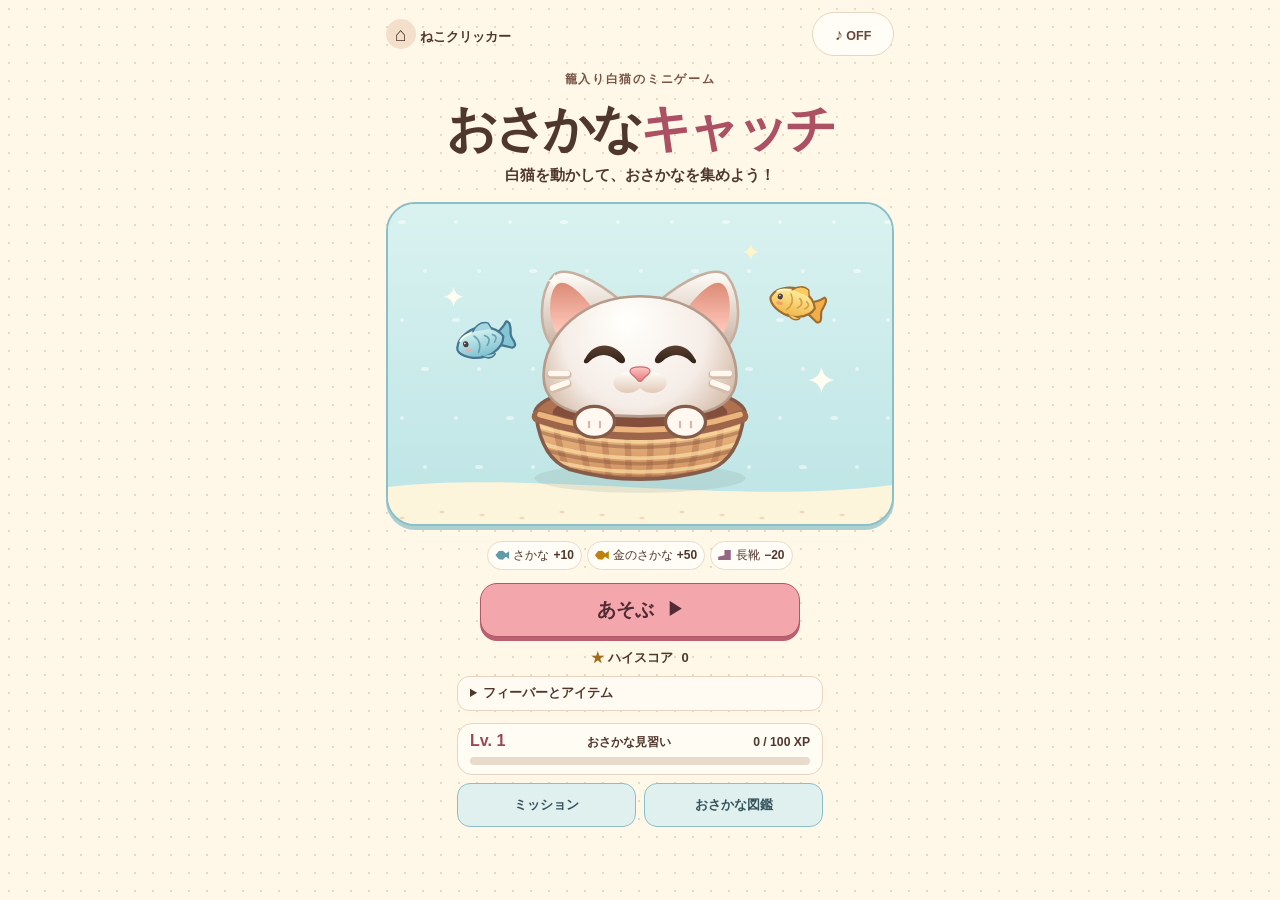
==== game/white-basket/index.html @ b76286cc "Add fever time and power-ups in Osakana Catch 2.1" ====
<!doctype html>
<html lang="ja">
<head>
  <meta charset="utf-8">
  <meta name="viewport" content="width=device-width, initial-scale=1, viewport-fit=cover">
  <meta name="theme-color" content="#fff8e9">
  <title>おさかなキャッチ｜ねこクリッカー</title>
  <link rel="stylesheet" href="./style.css">
  <script src="./cat-face.js" defer></script>
  <script src="./fish-data.js" defer></script>
  <script src="./achievements.js" defer></script>
  <script src="./progress.js" defer></script>
  <script src="./collection.js" defer></script>
  <script src="./power-ups.js" defer></script>
  <script src="./game.js" defer></script>
</head>
<body>
  <main class="app">
    <header class="toolbar">
      <a href="../../" class="home"><span class="home-icon" aria-hidden="true">⌂</span> ねこクリッカー</a>
      <button id="sound" class="sound" type="button" aria-label="効果音" aria-pressed="false"><span aria-hidden="true">♪</span> <span id="sound-state" aria-hidden="true">OFF</span></button>
    </header>
    <section id="title" class="title">
      <p class="eyebrow">籠入り白猫のミニゲーム</p>
      <h1>おさかな<span>キャッチ</span></h1>
      <p class="intro">白猫を動かして、おさかなを集めよう！</p>
    </section>
    <div id="field" class="field">
      <canvas id="scene" aria-label="籠に入った白猫とおさかな"></canvas>
      <div id="hud" class="hud" hidden>
        <div><span>スコア</span><strong id="score">0</strong></div>
        <div><span>のこり</span><strong id="time">30</strong><small> 秒</small></div>
      </div>
      <div id="power-hud" class="power-hud" hidden>
        <strong id="fever-chip" class="power-chip fever-chip" hidden></strong>
        <span id="magnet-chip" class="power-chip magnet-chip" hidden></span>
        <span id="guard-chip" class="power-chip guard-chip" hidden></span>
      </div>
      <p id="legend-toast" class="legend-toast" role="status" hidden>でんせつの金魚をキャッチ！</p>
      <p id="mission-toast" class="mission-toast" role="status" hidden></p>
      <section id="result" class="result" aria-labelledby="result-title" hidden>
        <div id="confetti" class="confetti" aria-hidden="true"></div>
        <div class="result-card">
          <h2 id="result-title" tabindex="-1">おしまい！</h2>
          <p class="total">今回のスコア <strong id="final-score">0</strong></p>
          <p id="record-badge" class="record-badge" hidden>ハイスコア更新！</p>
          <dl>
            <div><dt>ハイスコア</dt><dd id="final-best">0</dd></div>
            <div><dt>キャッチした魚</dt><dd><span id="final-fish">0</span> 匹</dd></div>
          </dl>
          <dl class="round-progress">
            <div><dt>獲得XP</dt><dd id="earned-xp">—</dd></div>
            <div><dt><span id="discovery-badge" class="new-badge" hidden>NEW</span> 新しく発見した魚</dt><dd id="new-fish">—</dd></div>
            <div><dt>解除した実績</dt><dd id="new-missions">—</dd></div>
          </dl>
          <p id="level-up" class="level-up" role="status" hidden></p>
          <p id="save-warning" class="save-warning" role="status" hidden>進捗を保存できませんでした。このページを開いたまま次のプレイを終えると再試行します。</p>
          <button id="replay" class="primary" type="button">もういっかい <span aria-hidden="true">↻</span></button>
          <button id="return-title" class="secondary result-back" type="button">タイトルへ戻る</button>
        </div>
      </section>
    </div>
    <section id="menu" class="menu">
      <div class="legend" aria-label="得点">
        <span><i class="fish-mark" aria-hidden="true"></i>さかな <b>+10</b></span>
        <span><i class="fish-mark gold" aria-hidden="true"></i>金のさかな <b>+50</b></span>
        <span><i class="boot-mark" aria-hidden="true"></i>長靴 <b>−20</b></span>
      </div>
      <button id="start" class="primary" type="button">あそぶ <span aria-hidden="true">▶</span></button>
      <p class="best"><span aria-hidden="true">★</span> ハイスコア <strong id="best">0</strong></p>
      <details class="power-guide">
        <summary>フィーバーとアイテム</summary>
        <ul>
          <li>10コンボごとに5秒間、魚の得点が2倍（1プレイ2回まで）</li>
          <li>時計　残り時間 +5秒（1プレイ1回まで）</li>
          <li>磁石　3秒間、近くの魚を引き寄せる</li>
          <li>星　5秒間、長靴の減点とコンボ切断を防ぐ</li>
        </ul>
      </details>
      <div class="profile">
        <div class="progress-row"><strong id="level">Lv. 1</strong><span id="rank"></span><small id="xp-label"></small></div>
        <progress id="xp-bar" aria-label="次のレベルまでの経験値" max="100" value="0"></progress>
      </div>
      <nav class="progress-actions" aria-label="やり込み">
        <button id="show-missions" class="secondary" type="button">ミッション</button>
        <button id="show-collection" class="secondary" type="button">おさかな図鑑</button>
      </nav>
    </section>
    <dialog id="progress-dialog" class="progress-dialog" aria-labelledby="progress-dialog-title">
      <header>
        <button id="back-to-title" class="secondary" type="button" autofocus>← 戻る</button>
        <h2 id="progress-dialog-title"></h2>
        <p id="progress-dialog-summary"></p>
      </header>
      <ul id="progress-list"></ul>
    </dialog>
    <p id="instruction" class="instruction" hidden>左右になぞる・マウスを動かす・← → キー</p>
    <noscript>遊ぶにはブラウザの JavaScript を有効にしてください。</noscript>
  </main>
</body>
</html>
---- game/white-basket/style.css ----
* { box-sizing: border-box; }
[hidden] { display: none !important; }
:root {
  color: #50372e;
  background: #fff8e9;
  font-family: "Hiragino Maru Gothic ProN", "Yu Gothic", Meiryo, sans-serif;
}
body {
  margin: 0;
  min-height: 100vh;
  background-image: radial-gradient(#e8d9bf 1px, transparent 1px);
  background-size: 18px 18px;
}
button, a { -webkit-tap-highlight-color: transparent; }
button { font: inherit; cursor: pointer; }
a { color: inherit; text-decoration: none; }
:focus-visible { outline: 3px solid #366b83; outline-offset: 4px; }
.app {
  width: min(100%, 540px);
  margin-inline: auto;
  padding: max(12px, env(safe-area-inset-top)) 16px max(16px, env(safe-area-inset-bottom));
}
.toolbar { display: flex; align-items: center; justify-content: space-between; gap: 10px; }
.home { font-size: .82rem; font-weight: 800; }
.home-icon { display: inline-grid; place-items: center; background: #f4dfcb; width: 30px; height: 30px; border-radius: 50%; font-size: 1.22rem; }
.sound {
  border: 1px solid #e9d6c0;
  min-width: 82px;
  min-height: 44px;
  border-radius: 999px;
  background: #fffdf6;
  color: #65463a;
  font-size: .78rem;
  font-weight: 900;
}
.sound[aria-pressed="true"] { background: #d9eef1; border-color: #a9ced6; }
.sound span:first-child { font-size: 1.02rem; }
.title { text-align: center; margin-block: 15px 17px; }
.eyebrow { font-size: .75rem; letter-spacing: .14em; font-weight: 850; color: #795445; }
h1 {
  margin: 4px 0 7px;
  font-size: clamp(29px, 8.8vw, 51px);
  font-weight: 1000;
  letter-spacing: -.07em;
  line-height: 1.15;
}
h1 span { color: #ab5163; }
.intro { margin: 0; font-size: clamp(.72rem, 3.3vw, .94rem); font-weight: 700; }
.field {
  isolation: isolate;
  position: relative;
  height: clamp(215px, 42vh, 365px);
  height: clamp(215px, 42svh, 365px);
  overflow: hidden;
  border: 2px solid #8bbfc7;
  border-radius: 29px;
  background: #d9f0ef;
  box-shadow: 0 4px 0 #acd0d0;
}
canvas { display: block; width: 100%; height: 100%; }
.menu { text-align: center; }
.legend {
  margin: 15px 0 13px;
  display: flex;
  justify-content: center;
  gap: 5px;
  flex-wrap: wrap;
}
.legend span {
  display: inline-flex;
  align-items: center;
  gap: 4px;
  border: 1px solid #ebdac5;
  background: #fffdf6;
  border-radius: 999px;
  padding: 5px 7px;
  font-size: clamp(.61rem, 2.65vw, .75rem);
  white-space: nowrap;
}
.fish-mark, .boot-mark { display: inline-block; width: 14px; height: 11px; background: #609ba9; }
.fish-mark { clip-path: polygon(0 50%, 24% 12%, 53% 9%, 74% 35%, 100% 12%, 100% 88%, 74% 65%, 53% 91%, 24% 88%); }
.gold { background: #bd820e; }
.boot-mark { background: #956584; clip-path: polygon(45% 0, 90% 0, 90% 95%, 0 95%, 0 65%, 45% 52%); }
.primary {
  display: inline-flex;
  justify-content: center;
  align-items: center;
  gap: 13px;
  min-height: 54px;
  width: min(100%, 320px);
  border: 1px solid #b15766;
  border-radius: 17px;
  padding: 8px 15px;
  background: #f4a6ad;
  color: #502b33;
  font-size: 1.2rem;
  font-weight: 900;
  box-shadow: 0 4px 0 #b96170;
}
.primary:hover { background: #f7b7bd; }
.primary:active { transform: translateY(2px); box-shadow: 0 2px 0 #b96170; }
.primary span { font-size: .87em; }
.best, .instruction { margin: 13px 0 0; font-size: .81rem; font-weight: 750; text-align: center; }
.best span { color: #a26b1c; }
.best strong { margin-left: 5px; }
body.playing { position: fixed; inset: 0; overflow: hidden; overscroll-behavior: none; touch-action: none; }
.playing .field, .finished .field {
  margin-top: 10px;
  height: min(690px, calc(100vh - 112px));
  height: min(690px, calc(100dvh - 112px - env(safe-area-inset-top) - env(safe-area-inset-bottom)));
}
.playing canvas { touch-action: none; user-select: none; -webkit-user-select: none; }
.hud {
  position: absolute;
  inset: 10px 10px auto;
  display: flex;
  justify-content: space-between;
  pointer-events: none;
}
.hud div {
  padding: 6px 10px;
  min-width: 83px;
  border-radius: 13px;
  background: #fffdf2;
  border: 1px solid #a9cbd0;
  text-align: center;
  font-weight: 800;
}
.hud span { display: block; font-size: .7rem; }
.hud strong { font-size: 1.32rem; font-variant-numeric: tabular-nums; }
.result { position: absolute; inset: 0; display: grid; align-items: safe center; justify-items: center; padding: 12px; overflow: auto; background: #d9efede0; }
.finished .field { min-height: 285px; }
.result-card { width: min(100%, 305px); padding: 13px 16px 19px; text-align: center; background: #fff9ee; border: 2px solid #d8b9a6; border-radius: 23px; box-shadow: 0 5px 0 #b9d3cf; }
.result h2 { margin: 0; font-size: 1.65rem; }
.total { margin: 2px 0 4px; font-weight: 800; }
.total strong { display: block; line-height: 1.15; font-size: 2.55rem; color: #a7485c; }
dl { margin: 5px 0 12px; }
dl div { display: flex; justify-content: space-between; gap: 10px; padding: 4px 2px; border-bottom: 1px dashed #e0cbbb; font-size: .86rem; }
dd { margin: 0; font-weight: 800; }
.portal { width: min(calc(100% - 32px), 540px); margin: 10vh auto; border: 2px solid #e8d4bc; border-radius: 29px; padding: 35px 20px; text-align: center; background: #fffcf4; }
.portal p { line-height: 1.6; }
@media (max-height: 430px) and (orientation: landscape) {
  .playing .app { padding-block: 3px; }
  .playing .field { height: calc(100dvh - 76px); margin-top: 3px; }
  .playing .instruction { margin-top: 3px; }
}

body:not(.playing):not(.finished) .field {
  height: clamp(215px, 36vh, 345px);
  height: clamp(215px, 36svh, 345px);
}
.profile {
  width: min(100%, 366px);
  margin: 12px auto 8px;
  padding: 8px 12px 9px;
  border: 1px solid #e8d4bf;
  border-radius: 15px;
  background: #fffcf4;
  text-align: left;
}
.progress-row { display: flex; align-items: baseline; justify-content: space-between; flex-wrap: wrap; gap: 5px 8px; }
.profile strong { color: #984859; }
.profile span, .profile small { font-size: .76rem; font-weight: 750; }
progress {
  display: block;
  appearance: none;
  -webkit-appearance: none;
  width: 100%;
  height: 8px;
  margin-top: 6px;
  border: 0;
  border-radius: 999px;
  overflow: hidden;
  background: #e9dbcc;
  accent-color: #66a6b4;
}
progress::-webkit-progress-bar { background: #e9dbcc; }
progress::-webkit-progress-value { background: #66a6b4; border-radius: 999px; }
progress::-moz-progress-bar { background: #66a6b4; border-radius: 999px; }
.progress-actions {
  width: min(100%, 366px);
  margin-inline: auto;
  display: grid;
  grid-template-columns: repeat(2, minmax(0, 1fr));
  gap: 8px;
}
.secondary {
  min-height: 44px;
  padding: 6px 9px;
  border: 1px solid #8bbfc7;
  border-radius: 13px;
  color: #35535b;
  background: #e0f0ef;
  font-size: .83rem;
  font-weight: 850;
}
.secondary:hover { background: #cae7e8; }
.progress-dialog {
  width: min(calc(100% - 22px), 510px);
  max-height: 86vh;
  max-height: 86dvh;
  padding: 0 12px 14px;
  border: 2px solid #d8b9a6;
  border-radius: 23px;
  color: inherit;
  background: #fff8e9;
  overscroll-behavior: contain;
}
.progress-dialog::backdrop { background: #37291f79; }
.progress-dialog header {
  position: sticky;
  top: 0;
  padding: 10px 0;
  background: #fff8e9;
}
.progress-dialog h2 { margin: 6px 0 0; text-align: center; font-size: 1.35rem; }
.progress-dialog p { margin: 4px 0; font-size: .76rem; }
#progress-dialog-summary { text-align: center; font-weight: 800; }
.mission-list, .collection-grid { list-style: none; padding: 0; margin: 0; display: grid; gap: 8px; }
.collection-grid { grid-template-columns: repeat(2, minmax(0, 1fr)); }
.mission-card, .collection-card {
  min-width: 0;
  border: 1px solid #e8d4bf;
  border-radius: 14px;
  background: #fffcf5;
  padding: 9px;
}
.collection-card { text-align: center; overflow-wrap: anywhere; }
.collection-card canvas { height: auto; width: 100%; max-width: 145px; margin-inline: auto; }
.collection-card strong, .mission-card strong { font-size: .9rem; }
.badge, .fish-stars { color: #785210; font-weight: 900; }
.badge { border-radius: 999px; background: #ffedb2; padding: 2px 7px; font-size: .7rem; }
.mission-toast {
  position: absolute;
  inset: 77px 9px auto;
  max-width: 380px;
  margin: 0 auto;
  padding: 8px 10px;
  border: 1px solid #b98262;
  border-radius: 12px;
  background: #fff5d9;
  text-align: center;
  font-weight: 800;
  font-size: .77rem;
  pointer-events: none;
}
.round-progress dt { flex: 0 0 7.3rem; text-align: left; }
.round-progress dd { text-align: right; overflow-wrap: anywhere; }
.level-up, .save-warning { margin: 5px 0 10px; font-size: .79rem; }
.level-up {
  padding: 6px;
  border-radius: 9px;
  background: #ffedb2;
  color: #785210;
  font-weight: 900;
  animation: level-arrival .45s ease-out;
}
.primary:disabled { opacity: .65; cursor: wait; }

.result-back { display: block; width: 100%; margin-top: 10px; }

.power-guide {
  width: min(100%, 366px);
  margin: 9px auto 0;
  border: 1px solid #e8d4bf;
  border-radius: 12px;
  background: #fffbf2;
  text-align: left;
  font-size: .79rem;
}
.power-guide summary { padding: 8px 12px; cursor: pointer; font-weight: 800; }
.power-guide ul { margin: 0 10px 9px; padding-left: 1.35rem; line-height: 1.65; }
.power-hud {
  position: absolute;
  inset: 77px 6px auto;
  display: flex;
  justify-content: center;
  align-items: center;
  flex-wrap: wrap;
  gap: 4px;
  pointer-events: none;
}
.power-chip {
  padding: 3px 6px;
  border: 1px solid #b88483;
  border-radius: 999px;
  color: #50372e;
  background: #fffaf1;
  font-size: .69rem;
  font-weight: 900;
  white-space: nowrap;
}
.fever-chip { background: #ffe28e; color: #672c46; border-color: #b46570; letter-spacing: .02em; }
.magnet-chip { background: #e6d8f6; border-color: #a28ab8; }
.guard-chip { background: #fff1bd; border-color: #b69949; }
.legend-toast {
  position: absolute;
  z-index: 1;
  inset: 114px 10px auto;
  width: fit-content;
  max-width: calc(100% - 20px);
  margin: 0 auto;
  padding: 6px 9px;
  border: 1px solid #be8940;
  border-radius: 11px;
  color: #69410d;
  background: #fff1b5;
  font-weight: 900;
  text-align: center;
  font-size: .88rem;
  pointer-events: none;
}
.power-hud:not([hidden]) ~ .mission-toast { top: 108px; }
.legend-toast:not([hidden]) ~ .mission-toast { top: 153px; }
.new-badge {
  display: inline-block;
  padding: 1px 4px;
  border-radius: 4px;
  background: #ffdaa9;
  color: #6e331d;
  font-size: .68rem;
  font-weight: 900;
}
.record-badge {
  width: fit-content;
  margin: 3px auto 5px;
  padding: 2px 9px;
  border-radius: 999px;
  background: #ffe9a0;
  color: #704519;
  font-size: .76rem;
  font-weight: 900;
}
.level-up { position: relative; border: 1px solid #dfae56; animation-duration: .6s; }
.level-up::before, .level-up::after { content: "✦"; padding-inline: 5px; color: #925d23; }
@keyframes level-arrival {
  0% { opacity: .25; transform: scale(.82); }
  64% { opacity: 1; transform: scale(1.05); }
  100% { opacity: 1; transform: scale(1); }
}
.confetti { position: absolute; z-index: 2; inset: 0; height: 100%; overflow: hidden; pointer-events: none; }
.confetti span {
  position: absolute;
  top: -12px;
  left: var(--x);
  width: 7px;
  height: 10px;
  border-radius: 2px;
  animation: confetti-fall 1.8s var(--delay) ease-out both;
}
@keyframes confetti-fall {
  from { transform: translate3d(0, 0, 0) rotate(0); opacity: .95; }
  to { transform: translate3d(var(--drift), min(72vh, 560px), 0) rotate(500deg); opacity: 0; }
}
@media (prefers-reduced-motion: reduce) {
  .level-up, .confetti span { animation: none; }
}
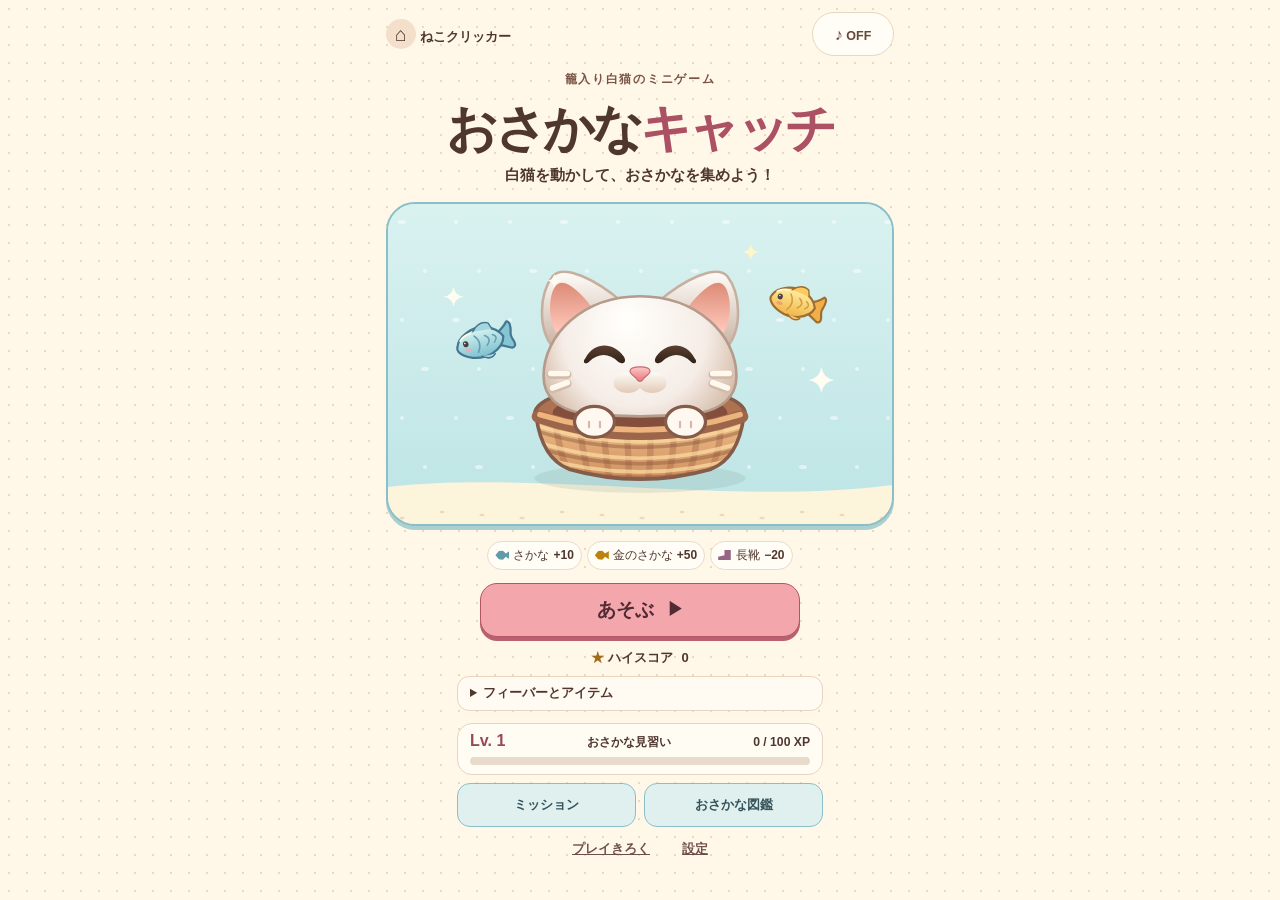
==== commit 716b414e: "Add calendar missions and save backups in Osakana Catch 2.2" ====
--- a/game/white-basket/index.html
+++ b/game/white-basket/index.html
@@ -9,8 +9,11 @@
   <script src="./cat-face.js" defer></script>
   <script src="./fish-data.js" defer></script>
   <script src="./achievements.js" defer></script>
+  <script src="./player-data.js" defer></script>
+  <script src="./save-data.js" defer></script>
   <script src="./progress.js" defer></script>
   <script src="./collection.js" defer></script>
+  <script src="./profile-ui.js" defer></script>
   <script src="./power-ups.js" defer></script>
   <script src="./game.js" defer></script>
 </head>
@@ -50,6 +53,7 @@
           </dl>
           <dl class="round-progress">
             <div><dt>獲得XP</dt><dd id="earned-xp">—</dd></div>
+            <div id="round-rewards-row" hidden><dt>ボーナス</dt><dd id="round-rewards"></dd></div>
             <div><dt><span id="discovery-badge" class="new-badge" hidden>NEW</span> 新しく発見した魚</dt><dd id="new-fish">—</dd></div>
             <div><dt>解除した実績</dt><dd id="new-missions">—</dd></div>
           </dl>
@@ -79,20 +83,59 @@
       </details>
       <div class="profile">
         <div class="progress-row"><strong id="level">Lv. 1</strong><span id="rank"></span><small id="xp-label"></small></div>
+        <p id="active-title" class="active-title" hidden></p>
         <progress id="xp-bar" aria-label="次のレベルまでの経験値" max="100" value="0"></progress>
       </div>
       <nav class="progress-actions" aria-label="やり込み">
         <button id="show-missions" class="secondary" type="button">ミッション</button>
         <button id="show-collection" class="secondary" type="button">おさかな図鑑</button>
       </nav>
+      <div class="profile-links">
+        <button id="show-records" type="button">プレイきろく</button>
+        <button id="show-settings" type="button">設定</button>
+      </div>
     </section>
+    <dialog id="player-dialog" class="progress-dialog" aria-labelledby="player-dialog-title">
+      <header>
+        <button id="close-player" class="secondary" type="button" autofocus>← 戻る</button>
+        <h2 id="player-dialog-title"></h2>
+      </header>
+      <div id="player-records" hidden>
+        <dl id="stats-list" class="stats-list"></dl>
+        <h3>称号コレクション</h3>
+        <label for="title-choice">タイトルに表示する称号</label>
+        <select id="title-choice"></select>
+        <ul id="title-list" class="title-list"></ul>
+      </div>
+      <div id="player-settings" hidden>
+        <p>バックアップをこの端末に保存し、別の端末でも復元できます。</p>
+        <button id="export-save" class="secondary save-action" type="button">セーブデータをバックアップ</button>
+        <label class="save-file-label" for="import-save">セーブデータを復元</label>
+        <input id="import-save" type="file" accept=".json,application/json">
+        <section id="restore-preview" class="restore-preview" aria-labelledby="restore-title" hidden>
+          <h3 id="restore-title">復元内容を確認</h3>
+          <dl id="restore-summaries"></dl>
+          <p>復元すると現在の進捗と設定がバックアップの内容に置き換わります。復元前のデータはこの端末に退避します。</p>
+          <div class="progress-actions">
+            <button id="cancel-restore" class="secondary" type="button">キャンセル</button>
+            <button id="confirm-restore" class="secondary" type="button">復元する</button>
+          </div>
+        </section>
+      </div>
+      <p id="player-status" class="player-status" role="status"></p>
+    </dialog>
     <dialog id="progress-dialog" class="progress-dialog" aria-labelledby="progress-dialog-title">
       <header>
         <button id="back-to-title" class="secondary" type="button" autofocus>← 戻る</button>
         <h2 id="progress-dialog-title"></h2>
+        <div id="mission-tabs" class="mission-tabs" role="tablist" aria-label="ミッションの種類" hidden>
+          <button type="button" role="tab" id="tab-achievements" aria-controls="mission-panel" aria-selected="true">実績</button>
+          <button type="button" role="tab" id="tab-daily" aria-controls="mission-panel" aria-selected="false" tabindex="-1">デイリー</button>
+          <button type="button" role="tab" id="tab-weekly" aria-controls="mission-panel" aria-selected="false" tabindex="-1">週間</button>
+        </div>
         <p id="progress-dialog-summary"></p>
       </header>
-      <ul id="progress-list"></ul>
+      <div id="mission-panel"><ul id="progress-list"></ul></div>
     </dialog>
     <p id="instruction" class="instruction" hidden>左右になぞる・マウスを動かす・← → キー</p>
     <noscript>遊ぶにはブラウザの JavaScript を有効にしてください。</noscript>
--- a/game/white-basket/style.css
+++ b/game/white-basket/style.css
@@ -355,3 +355,75 @@
 @media (prefers-reduced-motion: reduce) {
   .level-up, .confetti span { animation: none; }
 }
+
+.profile-links {
+  display: flex;
+  justify-content: center;
+  flex-wrap: wrap;
+  column-gap: 14px;
+  margin-top: 1px;
+}
+.profile-links button {
+  min-height: 44px;
+  padding: 5px 9px;
+  border: 0;
+  background: transparent;
+  color: #6d4d49;
+  text-decoration: underline;
+  font-size: .79rem;
+  font-weight: 800;
+}
+.active-title { margin: 5px 0 2px; color: #965267; font-size: .78rem; font-weight: 850; }
+.mission-tabs {
+  display: grid;
+  grid-template-columns: repeat(3, minmax(0, 1fr));
+  gap: 4px;
+  margin: 8px 0;
+}
+.mission-tabs button {
+  min-height: 44px;
+  padding: 4px;
+  border: 1px solid #a7cbd1;
+  border-radius: 11px;
+  color: #365863;
+  background: #e4f2f1;
+  font-size: .78rem;
+  font-weight: 800;
+}
+.mission-tabs [aria-selected="true"] { border-color: #b46570; color: #693744; background: #f6d3d8; }
+.period-note {
+  padding: 7px 9px;
+  border-radius: 8px;
+  color: #74531c;
+  background: #fff1c8;
+  font-size: .75rem;
+}
+#player-dialog h3 { margin: 13px 0 7px; font-size: 1rem; }
+.stats-list { margin-top: 0; padding: 4px 8px; border: 1px solid #ead8c4; border-radius: 12px; background: #fffdf6; }
+#player-dialog dt, #player-dialog dd { overflow-wrap: anywhere; }
+#player-dialog dd { text-align: right; }
+#title-choice {
+  display: block;
+  width: 100%;
+  min-height: 44px;
+  margin-top: 5px;
+  padding: 5px 8px;
+  border: 1px solid #9cbdc3;
+  border-radius: 10px;
+  background: #fffdf6;
+  color: inherit;
+  font: inherit;
+}
+#player-dialog label, .title-list { font-size: .79rem; }
+.title-list { list-style: none; padding: 0; margin: 6px 0; }
+.title-list li { padding: 7px 3px; border-bottom: 1px dashed #e6d2bd; }
+.title-list .earned { color: #8d4c5d; font-weight: 850; }
+.save-action { display: block; width: 100%; margin: 11px 0; }
+.save-file-label { display: block; font-weight: 850; margin: 12px 0 5px; }
+#import-save { width: 100%; max-width: 100%; min-height: 44px; }
+.restore-preview { padding: 4px 9px 10px; border: 1px solid #d8b9a6; border-radius: 12px; background: #fffdf6; }
+.restore-preview dt { flex: 0 0 5.8rem; }
+.restore-preview .progress-actions { margin-top: 8px; }
+#confirm-restore { color: #643745; background: #f6d3d8; border-color: #b46570; }
+#player-status { margin-top: 9px; font-weight: 800; }
+#player-status:empty { display: none; }
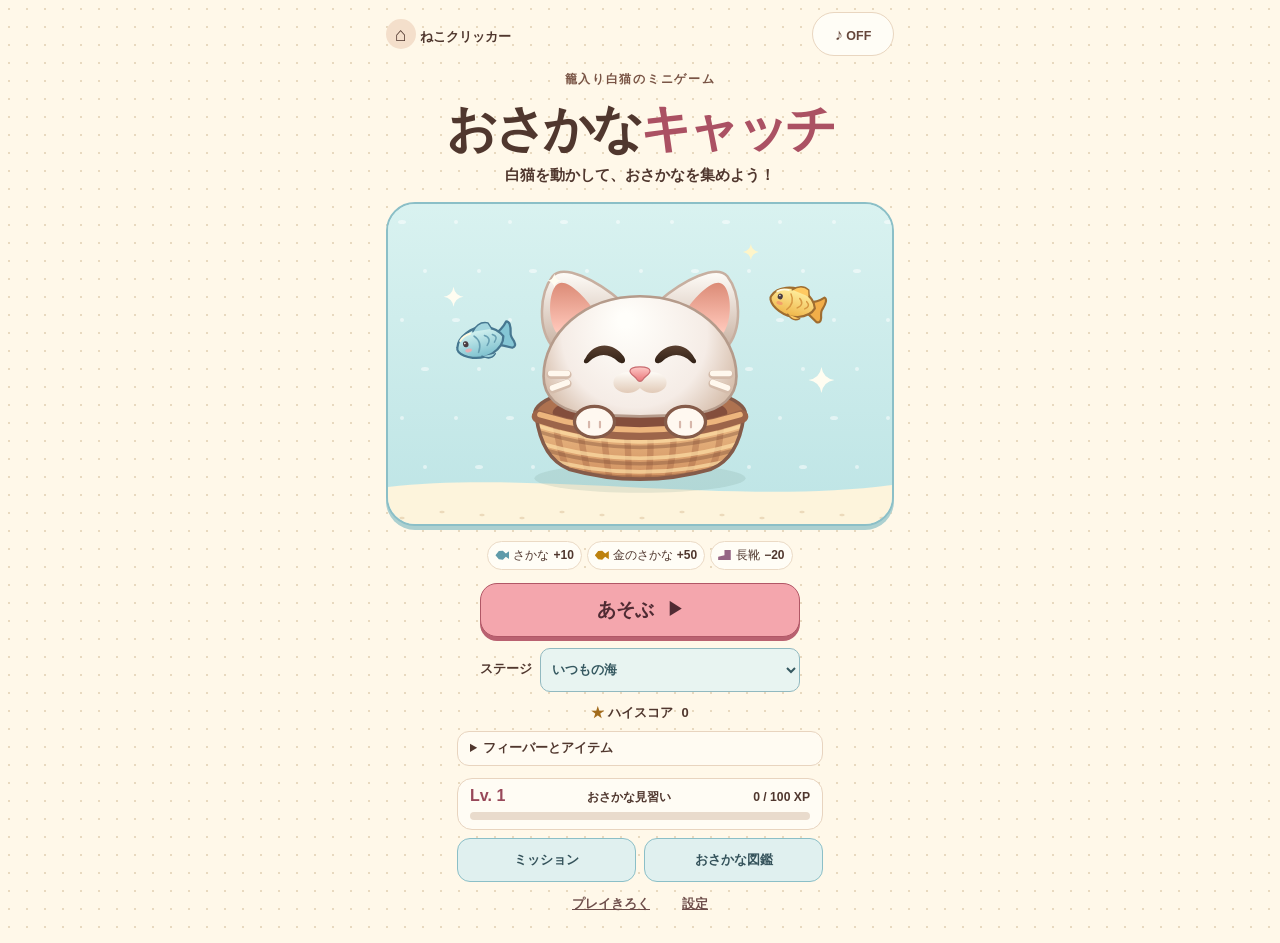
==== commit 4ec2736a: "Add six seas and 24-fish collection in Osakana Catch 2.3" ====
--- a/game/white-basket/index.html
+++ b/game/white-basket/index.html
@@ -7,6 +7,7 @@
   <title>おさかなキャッチ｜ねこクリッカー</title>
   <link rel="stylesheet" href="./style.css">
   <script src="./cat-face.js" defer></script>
+  <script src="./stages.js" defer></script>
   <script src="./fish-data.js" defer></script>
   <script src="./achievements.js" defer></script>
   <script src="./player-data.js" defer></script>
@@ -31,6 +32,7 @@
     <div id="field" class="field">
       <canvas id="scene" aria-label="籠に入った白猫とおさかな"></canvas>
       <div id="hud" class="hud" hidden>
+        <span id="play-stage" class="play-stage"></span>
         <div><span>スコア</span><strong id="score">0</strong></div>
         <div><span>のこり</span><strong id="time">30</strong><small> 秒</small></div>
       </div>
@@ -71,6 +73,9 @@
         <span><i class="boot-mark" aria-hidden="true"></i>長靴 <b>−20</b></span>
       </div>
       <button id="start" class="primary" type="button">あそぶ <span aria-hidden="true">▶</span></button>
+      <label class="stage-control" for="stage-choice">ステージ
+        <select id="stage-choice"></select>
+      </label>
       <p class="best"><span aria-hidden="true">★</span> ハイスコア <strong id="best">0</strong></p>
       <details class="power-guide">
         <summary>フィーバーとアイテム</summary>
@@ -135,7 +140,16 @@
         </div>
         <p id="progress-dialog-summary"></p>
       </header>
+      <div id="collection-filters" class="collection-filters" hidden>
+        <label>レア度 <select id="filter-rarity"><option value="">すべて</option></select></label>
+        <label>ステージ <select id="filter-stage"><option value="">すべて</option></select></label>
+      </div>
       <div id="mission-panel"><ul id="progress-list"></ul></div>
+      <section id="fish-detail" class="fish-detail" aria-labelledby="fish-detail-title" hidden>
+        <button id="back-to-fish" class="secondary" type="button">← 一覧へ</button>
+        <h3 id="fish-detail-title" tabindex="-1"></h3>
+        <div id="fish-detail-body"></div>
+      </section>
     </dialog>
     <p id="instruction" class="instruction" hidden>左右になぞる・マウスを動かす・← → キー</p>
     <noscript>遊ぶにはブラウザの JavaScript を有効にしてください。</noscript>
--- a/game/white-basket/style.css
+++ b/game/white-basket/style.css
@@ -427,3 +427,61 @@
 #confirm-restore { color: #643745; background: #f6d3d8; border-color: #b46570; }
 #player-status { margin-top: 9px; font-weight: 800; }
 #player-status:empty { display: none; }
+
+.stage-control {
+  display: flex;
+  align-items: center;
+  justify-content: space-between;
+  gap: 8px;
+  width: min(100%, 320px);
+  margin: 11px auto 0;
+  text-align: left;
+  font-size: .79rem;
+  font-weight: 800;
+}
+.stage-control select, .collection-filters select {
+  min-width: 0;
+  min-height: 44px;
+  padding: 4px 7px;
+  border: 1px solid #91b9c0;
+  border-radius: 10px;
+  background: #e8f4f1;
+  color: #355860;
+  font: inherit;
+}
+.stage-control select { flex: 1; }
+.hud .play-stage {
+  position: absolute;
+  top: 5px;
+  left: 50%;
+  max-width: calc(100% - 175px);
+  transform: translateX(-50%);
+  padding: 4px 7px;
+  border-radius: 999px;
+  background: #fff9e5;
+  color: #624737;
+  font-size: .68rem;
+  font-weight: 850;
+  text-align: center;
+}
+.collection-filters { display: grid; grid-template-columns: 1fr 1fr; gap: 7px; margin: 0 0 9px; }
+.collection-filters label { display: flex; flex-direction: column; gap: 3px; min-width: 0; font-size: .75rem; font-weight: 800; }
+.collection-card:has(.fish-entry) { padding: 0; }
+.fish-entry {
+  display: block;
+  width: 100%;
+  height: 100%;
+  min-height: 44px;
+  padding: 7px 5px;
+  border: 0;
+  border-radius: inherit;
+  background: transparent;
+  color: inherit;
+  overflow-wrap: anywhere;
+}
+.fish-entry:hover { background: #eff7f5; }
+.fish-entry .fish-hint { color: #685752; line-height: 1.35; font-size: .68rem; }
+.fish-detail { padding: 8px 8px 12px; }
+.fish-detail h3 { margin: 6px 0 0; text-align: center; font-size: 1.15rem; }
+.fish-detail canvas { width: min(100%, 300px); height: auto; margin: 0 auto; }
+.fish-detail p { padding: 4px; text-align: center; }
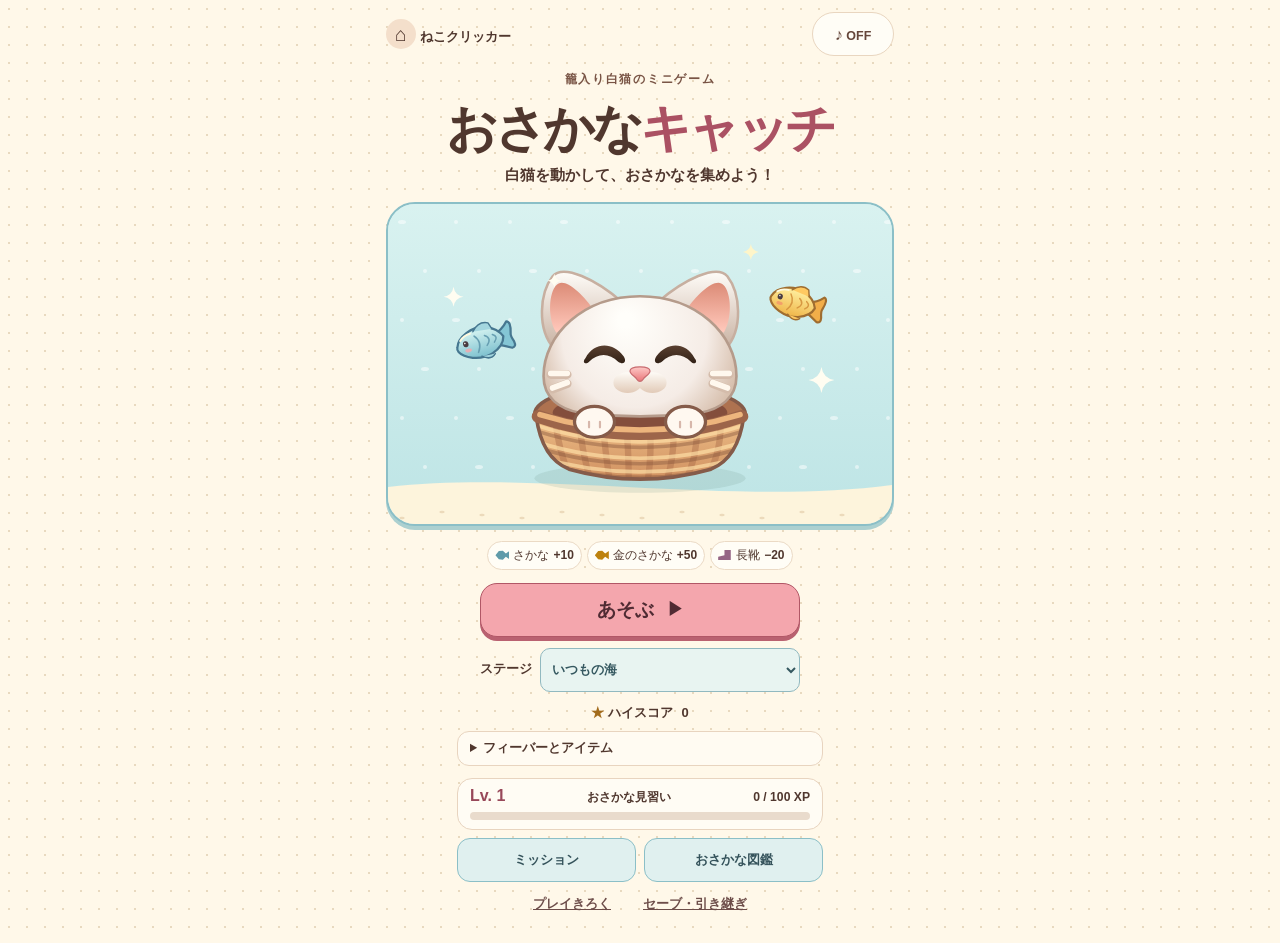
==== commit 604b0261: "Protect autosaves and add offline transfer codes" ====
--- a/game/white-basket/index.html
+++ b/game/white-basket/index.html
@@ -11,6 +11,8 @@
   <script src="./fish-data.js" defer></script>
   <script src="./achievements.js" defer></script>
   <script src="./player-data.js" defer></script>
+  <script src="./transfer-code.js" defer></script>
+  <script src="./save-history.js" defer></script>
   <script src="./save-data.js" defer></script>
   <script src="./progress.js" defer></script>
   <script src="./collection.js" defer></script>
@@ -97,7 +99,7 @@
       </nav>
       <div class="profile-links">
         <button id="show-records" type="button">プレイきろく</button>
-        <button id="show-settings" type="button">設定</button>
+        <button id="show-settings" type="button">セーブ・引き継ぎ</button>
       </div>
     </section>
     <dialog id="player-dialog" class="progress-dialog" aria-labelledby="player-dialog-title">
@@ -113,10 +115,29 @@
         <ul id="title-list" class="title-list"></ul>
       </div>
       <div id="player-settings" hidden>
-        <p>バックアップをこの端末に保存し、別の端末でも復元できます。</p>
-        <button id="export-save" class="secondary save-action" type="button">セーブデータをバックアップ</button>
-        <label class="save-file-label" for="import-save">セーブデータを復元</label>
-        <input id="import-save" type="file" accept=".json,application/json">
+        <p class="save-intro">ゲームの進み具合は自動で保存されます。スマホを変えるときは、引き継ぎコードを保存してね！</p>
+        <dl id="save-overview" class="stats-list"></dl>
+        <p id="backup-reminder" class="period-note" hidden>進み具合が増えました。引き継ぎコードを保存しておくと安心です。</p>
+        <div class="save-buttons">
+          <button id="copy-code" class="secondary" type="button">引き継ぎコードをコピー</button>
+          <button id="share-code" class="secondary" type="button">引き継ぎコードを共有</button>
+          <button id="save-code-file" class="secondary" type="button">ファイルとして保存</button>
+        </div>
+        <label id="generated-code-label" class="save-file-label" for="generated-code" hidden>作成したコード</label>
+        <textarea id="generated-code" class="code-input" rows="3" readonly hidden></textarea>
+        <details id="transfer-restore" class="save-details">
+          <summary>引き継ぎコードから復元</summary>
+          <label class="save-file-label" for="import-code">保存したコードを貼り付け</label>
+          <textarea id="import-code" class="code-input" rows="3" spellcheck="false" autocapitalize="off"></textarea>
+          <button id="check-code" class="secondary save-action" type="button">内容を確認</button>
+        </details>
+        <details class="save-details">
+          <summary>詳細設定・JSONファイル</summary>
+          <button id="export-save" class="secondary save-action" type="button">セーブデータをバックアップ</button>
+          <label class="save-file-label" for="import-save">ファイルから復元</label>
+          <input id="import-save" type="file" accept=".json,.txt,application/json,text/plain">
+        </details>
+        <p class="save-caveat">ブラウザのサイトデータを削除すると、端末内の自動バックアップも消えます。引き継ぎコードやファイルは別の場所に保管してください。</p>
         <section id="restore-preview" class="restore-preview" aria-labelledby="restore-title" hidden>
           <h3 id="restore-title">復元内容を確認</h3>
           <dl id="restore-summaries"></dl>
@@ -151,6 +172,7 @@
         <div id="fish-detail-body"></div>
       </section>
     </dialog>
+    <p id="save-indicator" class="save-indicator" role="status" hidden></p>
     <p id="instruction" class="instruction" hidden>左右になぞる・マウスを動かす・← → キー</p>
     <noscript>遊ぶにはブラウザの JavaScript を有効にしてください。</noscript>
   </main>
--- a/game/white-basket/style.css
+++ b/game/white-basket/style.css
@@ -485,3 +485,39 @@
 .fish-detail h3 { margin: 6px 0 0; text-align: center; font-size: 1.15rem; }
 .fish-detail canvas { width: min(100%, 300px); height: auto; margin: 0 auto; }
 .fish-detail p { padding: 4px; text-align: center; }
+
+.save-intro { line-height: 1.65; }
+.save-buttons { display: grid; gap: 6px; margin: 10px 0; }
+.save-details { margin: 8px 0; padding: 8px; border: 1px solid #ebd3c1; border-radius: 10px; }
+.save-details summary { cursor: pointer; font-size: .8rem; font-weight: 800; }
+.code-input {
+  display: block;
+  width: 100%;
+  min-height: 62px;
+  padding: 6px;
+  color: #4c3940;
+  background: #fffdf6;
+  border: 1px solid #95b9be;
+  border-radius: 8px;
+  overflow-wrap: anywhere;
+  resize: vertical;
+  font: 12px ui-monospace, monospace;
+}
+.save-caveat { color: #755e55; line-height: 1.5; }
+.save-indicator {
+  z-index: 10;
+  position: fixed;
+  right: max(10px, env(safe-area-inset-right));
+  bottom: max(10px, env(safe-area-inset-bottom));
+  max-width: min(315px, calc(100% - 20px));
+  margin: 0;
+  padding: 5px 8px;
+  border-radius: 9px;
+  border: 1px solid #a7cbc4;
+  background: #eff8e9;
+  color: #3c5948;
+  font-size: .71rem;
+  font-weight: 800;
+  pointer-events: none;
+}
+.save-indicator.save-error { border-color: #d1959a; background: #fff0e9; color: #6d393c; }
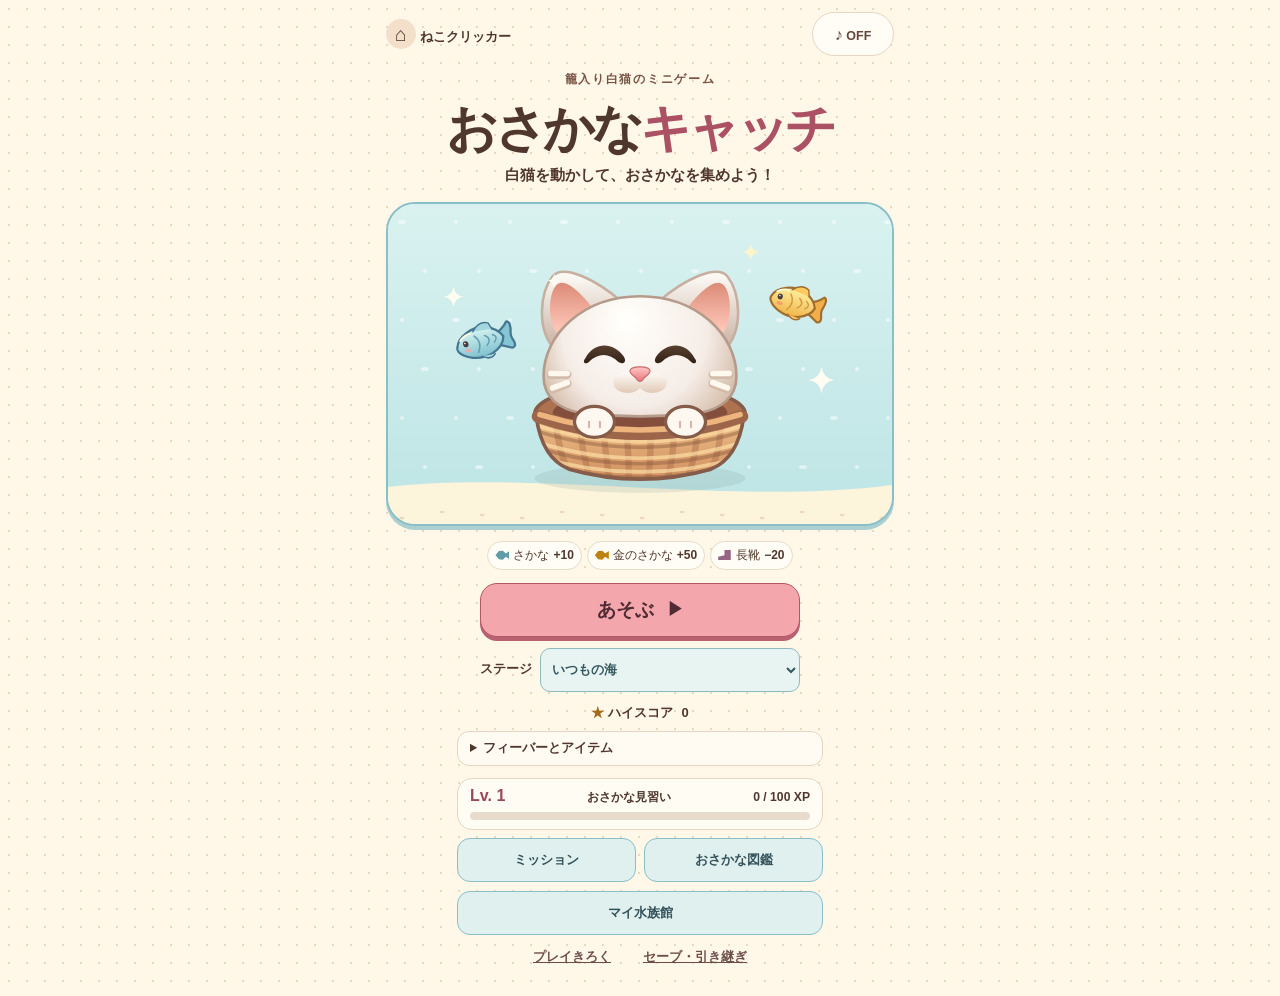
==== commit 111493cb: "Add My Aquarium with stage-clear backgrounds in 2.4" ====
--- a/game/white-basket/index.html
+++ b/game/white-basket/index.html
@@ -2,6 +2,8 @@
 <html lang="ja">
 <head>
   <meta charset="utf-8">
+  <meta name="referrer" content="no-referrer">
+  <meta http-equiv="Content-Security-Policy" content="default-src 'self'; script-src 'self'; style-src 'self' 'unsafe-inline'; img-src 'self' data: blob:; connect-src 'self'; worker-src 'self'; object-src 'none'; base-uri 'none'; form-action 'none'">
   <meta name="viewport" content="width=device-width, initial-scale=1, viewport-fit=cover">
   <meta name="theme-color" content="#fff8e9">
   <title>おさかなキャッチ｜ねこクリッカー</title>
@@ -9,18 +11,36 @@
   <script src="./cat-face.js" defer></script>
   <script src="./stages.js" defer></script>
   <script src="./fish-data.js" defer></script>
+  <script src="./aquarium-data.js" defer></script>
   <script src="./achievements.js" defer></script>
   <script src="./player-data.js" defer></script>
   <script src="./transfer-code.js" defer></script>
+  <script src="./validation.js" defer></script>
   <script src="./save-history.js" defer></script>
   <script src="./save-data.js" defer></script>
   <script src="./progress.js" defer></script>
   <script src="./collection.js" defer></script>
   <script src="./profile-ui.js" defer></script>
   <script src="./power-ups.js" defer></script>
+  <script src="./access.js" defer></script>
   <script src="./game.js" defer></script>
+  <script src="./session.js" defer></script>
+  <script src="./aquarium.js" defer></script>
 </head>
 <body>
+  <section id="access-guide" class="portal" hidden>
+    <h1>おさかなキャッチ</h1>
+    <p>猫クリッカーにスマートフォンをかざして、ゲームをはじめよう！</p>
+  </section>
+  <dialog id="session-conflict" class="progress-dialog">
+    <p>別の画面でゲームが開いています。</p>
+    <button id="take-session" class="secondary" type="button">この画面であそぶ</button>
+    <button id="close-session" class="secondary" type="button">閉じる</button>
+  </dialog>
+  <dialog id="resume-dialog" class="progress-dialog">
+    <p>ゲームを一時停止しています。</p>
+    <button id="resume-game" class="primary" type="button">つづきからあそぶ</button>
+  </dialog>
   <main class="app">
     <header class="toolbar">
       <a href="../../" class="home"><span class="home-icon" aria-hidden="true">⌂</span> ねこクリッカー</a>
@@ -61,6 +81,7 @@
             <div><dt><span id="discovery-badge" class="new-badge" hidden>NEW</span> 新しく発見した魚</dt><dd id="new-fish">—</dd></div>
             <div><dt>解除した実績</dt><dd id="new-missions">—</dd></div>
           </dl>
+          <p id="aquarium-unlock" class="level-up" hidden>水族館の新しい背景をゲット！</p>
           <p id="level-up" class="level-up" role="status" hidden></p>
           <p id="save-warning" class="save-warning" role="status" hidden>進捗を保存できませんでした。このページを開いたまま次のプレイを終えると再試行します。</p>
           <button id="replay" class="primary" type="button">もういっかい <span aria-hidden="true">↻</span></button>
@@ -97,11 +118,37 @@
         <button id="show-missions" class="secondary" type="button">ミッション</button>
         <button id="show-collection" class="secondary" type="button">おさかな図鑑</button>
       </nav>
+      <button id="show-aquarium" class="secondary aquarium-link" type="button">マイ水族館</button>
       <div class="profile-links">
         <button id="show-records" type="button">プレイきろく</button>
         <button id="show-settings" type="button">セーブ・引き継ぎ</button>
       </div>
     </section>
+    <dialog id="aquarium-dialog" class="aquarium-dialog" aria-labelledby="aquarium-title">
+      <header class="aquarium-header">
+        <button id="close-aquarium" class="secondary" type="button" autofocus>← 戻る</button>
+        <div><h2 id="aquarium-title">マイ水族館</h2><p id="aquarium-count"></p></div>
+        <button id="view-aquarium" class="quiet-button" type="button" aria-pressed="false">鑑賞</button>
+      </header>
+      <div id="aquarium-tank" class="aquarium-tank">
+        <canvas id="aquarium-canvas" aria-label="魚が泳ぐ水槽。魚をタップして遊べます"></canvas>
+        <p id="aquarium-background-name"></p>
+      </div>
+      <p class="aquarium-tip">魚をタップでごあいさつ。空いているところをタップで鑑賞モード。</p>
+      <nav class="aquarium-controls" aria-label="水族館の操作">
+        <button id="choose-aquarium-fish" class="secondary" type="button">魚をえらぶ</button>
+        <button id="feed-aquarium" class="secondary" type="button">エサをあげる</button>
+        <button id="choose-aquarium-background" class="secondary" type="button">背景変更</button>
+        <button id="photo-aquarium" class="secondary" type="button">写真を撮る</button>
+      </nav>
+      <section id="aquarium-fish-panel" class="aquarium-panel" hidden>
+        <h3>魚をえらぶ</h3><ul id="aquarium-fish-list"></ul>
+      </section>
+      <section id="aquarium-background-panel" class="aquarium-panel" hidden>
+        <h3>背景変更</h3><ul id="aquarium-background-list"></ul>
+      </section>
+      <p id="aquarium-status" class="aquarium-status" role="status"></p>
+    </dialog>
     <dialog id="player-dialog" class="progress-dialog" aria-labelledby="player-dialog-title">
       <header>
         <button id="close-player" class="secondary" type="button" autofocus>← 戻る</button>
@@ -177,4 +224,4 @@
     <noscript>遊ぶにはブラウザの JavaScript を有効にしてください。</noscript>
   </main>
 </body>
-</html>
+</html>
--- a/game/white-basket/style.css
+++ b/game/white-basket/style.css
@@ -521,3 +521,42 @@
   pointer-events: none;
 }
 .save-indicator.save-error { border-color: #d1959a; background: #fff0e9; color: #6d393c; }
+
+.aquarium-link { width: min(100%,366px); margin: 9px auto 0; }
+.aquarium-dialog {
+  width: min(calc(100% - 14px), 550px);
+  max-height: 95vh;
+  max-height: 95dvh;
+  padding: 10px;
+  border: 2px solid #95bfc4;
+  border-radius: 22px;
+  color: #50372e;
+  background: #fff8e9;
+  overscroll-behavior: contain;
+}
+.aquarium-dialog::backdrop { background: #37291f89; }
+.aquarium-header { display: flex; align-items: center; justify-content: space-between; gap: 5px; margin-bottom: 9px; }
+.aquarium-header h2 { margin: 0; font-size: clamp(1rem,4vw,1.3rem); }
+.aquarium-header p { margin: 3px 0 0; font-size: .73rem; text-align: center; }
+.quiet-button { min-height: 44px; border: 0; border-radius: 9px; background: #e2efeb; color: #486263; font: inherit; font-size: .75rem; padding: 6px; }
+.aquarium-tank { position: relative; height: clamp(260px,58vh,570px); height: clamp(260px,58svh,570px); overflow: hidden; border: 2px solid #8bbfc7; border-radius: 21px; background: #c5e7e7; }
+#aquarium-canvas { width: 100%; height: 100%; touch-action: none; }
+#aquarium-background-name { position: absolute; top: 10px; left: 50%; transform: translateX(-50%); width: max-content; max-width: 90%; margin: 0; padding: 4px 13px; border-radius: 999px; background: #fff8e9ce; font-size: .75rem; pointer-events: none; font-weight: 800; }
+.aquarium-tip { margin: 7px 1px; font-size: .66rem; color: #796257; text-align: center; }
+.aquarium-controls { display: grid; grid-template-columns: repeat(2,minmax(0,1fr)); gap: 6px; }
+.aquarium-panel { margin-top: 10px; padding: 9px; background: #fffdf6; border: 1px solid #e8d4bf; border-radius: 14px; }
+.aquarium-panel h3 { margin: 0 0 7px; font-size: .95rem; }
+.aquarium-panel ul { padding: 0; margin: 0; list-style: none; }
+.exhibit-row { display: flex; gap: 5px; align-items: center; padding: 7px 0; border-bottom: 1px dashed #e7d6c1; }
+.exhibit-row canvas { width: 47px; height: 34px; flex: 0 0 47px; }
+.exhibit-label { flex: 1; min-width: 0; }
+.exhibit-label strong { font-size: .72rem; display: block; }
+.exhibit-label small { font-size: .66rem; }
+.exhibit-row button { min-width: 40px; padding-inline: 5px; }
+#aquarium-background-list { display: grid; gap: 5px; }
+#aquarium-background-list button { width: 100%; }
+#aquarium-background-list [aria-pressed="true"] { background: #f4d7dc; border-color: #bd7989; }
+.aquarium-status { margin: 9px 1px 0; font-size: .76rem; line-height: 1.5; }
+.aquarium-status:empty { display: none; }
+.aquarium-dialog.viewing .aquarium-controls, .aquarium-dialog.viewing .aquarium-tip, .aquarium-dialog.viewing .aquarium-status { display: none; }
+.aquarium-dialog.viewing .aquarium-tank { height: min(78dvh,700px); }
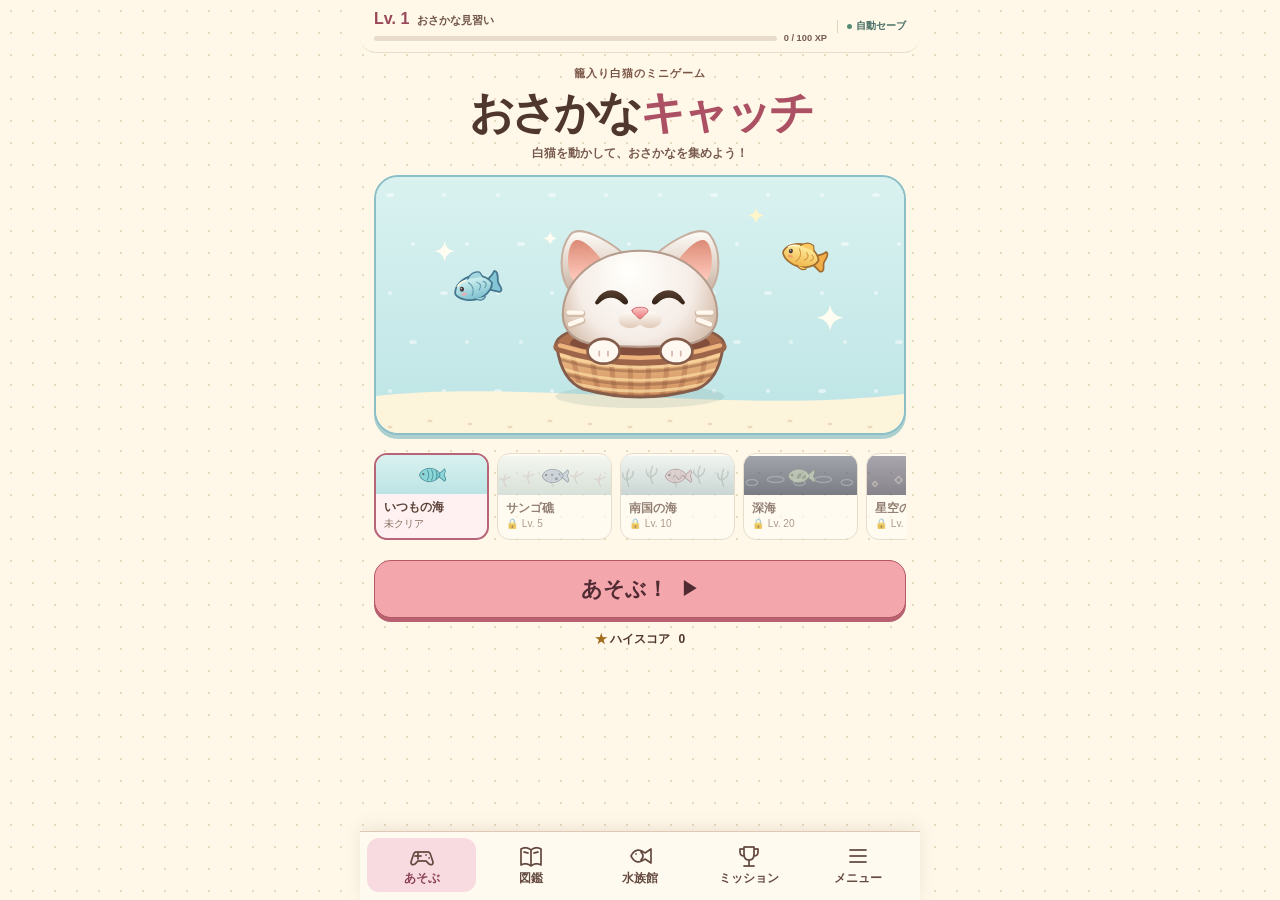
==== commit 0d90f003: "Improve mobile navigation and shared screens for v2.4.1" ====
--- a/game/white-basket/index.html
+++ b/game/white-basket/index.html
@@ -26,6 +26,7 @@
   <script src="./game.js" defer></script>
   <script src="./session.js" defer></script>
   <script src="./aquarium.js" defer></script>
+  <script src="./ui.js" defer></script>
 </head>
 <body>
   <section id="access-guide" class="portal" hidden>
@@ -42,7 +43,7 @@
     <button id="resume-game" class="primary" type="button">つづきからあそぶ</button>
   </dialog>
   <main class="app">
-    <header class="toolbar">
+    <header class="toolbar" id="common-header">
       <a href="../../" class="home"><span class="home-icon" aria-hidden="true">⌂</span> ねこクリッカー</a>
       <button id="sound" class="sound" type="button" aria-label="効果音" aria-pressed="false"><span aria-hidden="true">♪</span> <span id="sound-state" aria-hidden="true">OFF</span></button>
     </header>
@@ -95,7 +96,7 @@
         <span><i class="fish-mark gold" aria-hidden="true"></i>金のさかな <b>+50</b></span>
         <span><i class="boot-mark" aria-hidden="true"></i>長靴 <b>−20</b></span>
       </div>
-      <button id="start" class="primary" type="button">あそぶ <span aria-hidden="true">▶</span></button>
+      <button id="start" class="primary" type="button">あそぶ！ <span aria-hidden="true">▶</span></button>
       <label class="stage-control" for="stage-choice">ステージ
         <select id="stage-choice"></select>
       </label>
@@ -203,7 +204,7 @@
         <h2 id="progress-dialog-title"></h2>
         <div id="mission-tabs" class="mission-tabs" role="tablist" aria-label="ミッションの種類" hidden>
           <button type="button" role="tab" id="tab-achievements" aria-controls="mission-panel" aria-selected="true">実績</button>
-          <button type="button" role="tab" id="tab-daily" aria-controls="mission-panel" aria-selected="false" tabindex="-1">デイリー</button>
+          <button type="button" role="tab" id="tab-daily" aria-controls="mission-panel" aria-selected="false" tabindex="-1">毎日</button>
           <button type="button" role="tab" id="tab-weekly" aria-controls="mission-panel" aria-selected="false" tabindex="-1">週間</button>
         </div>
         <p id="progress-dialog-summary"></p>
@@ -219,6 +220,44 @@
         <div id="fish-detail-body"></div>
       </section>
     </dialog>
+    <section id="menu-screen" class="menu-screen" aria-labelledby="menu-screen-title" hidden>
+      <p class="eyebrow">ねこクリッカー</p>
+      <h1 id="menu-screen-title">メニュー</h1>
+      <div class="menu-list">
+        <button type="button" data-menu="records">プレイきろく <span aria-hidden="true">›</span></button>
+        <button type="button" data-menu="titles">称号コレクション <span aria-hidden="true">›</span></button>
+        <button type="button" data-menu="save">セーブ・引き継ぎ <span aria-hidden="true">›</span></button>
+        <button type="button" data-menu="sound">サウンド・設定 <span aria-hidden="true">›</span></button>
+        <button type="button" data-menu="help">あそびかた <span aria-hidden="true">›</span></button>
+      </div>
+      <p class="version-label">おさかなキャッチ Ver.2.4.1</p>
+    </section>
+    <section id="help-screen" class="menu-screen" hidden>
+      <button id="close-help" class="secondary" type="button">← メニュー</button>
+      <h2>あそびかた</h2>
+      <div class="help-card"><h3>30秒、おさかなを集めよう</h3>
+        <p>画面を左右になぞって白猫を動かそう。パソコンではマウスか左右キーで動かせます。</p>
+        <p>普通の魚は10点、金の魚は50点。長靴は−20点です。レア魚の得点は図鑑で確認できます。</p>
+        <p>10コンボで5秒間フィーバー！ 魚の得点が2倍になります（1プレイ2回まで）。</p></div>
+      <div class="help-card"><h3>うれしいアイテム</h3>
+        <p>時計は残り時間を5秒延長。磁石は3秒間、近くの魚を引き寄せます。星は5秒間、長靴をガードします。</p></div>
+      <div class="help-card"><h3>集めて、かざろう</h3>
+        <p>捕まえたレア魚は図鑑とマイ水族館へ。ステージごとの目標得点を達成すると水族館の背景が増えます。</p>
+        <p>進み具合は自動保存されます。スマホを変える前に「セーブ・引き継ぎ」でコードを保存してね。</p></div>
+    </section>
+    <section id="sound-screen" class="menu-screen" hidden>
+      <button id="close-sound" class="secondary" type="button">← メニュー</button>
+      <h2>サウンド・設定</h2>
+      <div class="help-card"><h3>効果音</h3><p>音符ボタンでオン・オフを切り替えます。</p><div id="sound-slot"></div></div>
+      <p class="setting-note">端末の「視差効果を減らす」設定にも対応しています。</p>
+    </section>
+    <nav id="bottom-nav" class="bottom-nav" aria-label="メイン">
+      <button type="button" data-tab="play" aria-current="page"><span class="nav-icon" data-icon="gamepad" aria-hidden="true"></span><span>あそぶ</span></button>
+      <button type="button" data-tab="collection"><span class="nav-icon" data-icon="book" aria-hidden="true"></span><span>図鑑</span></button>
+      <button type="button" data-tab="aquarium"><span class="nav-icon" data-icon="fish" aria-hidden="true"></span><span>水族館</span></button>
+      <button type="button" data-tab="missions"><span class="nav-icon" data-icon="trophy" aria-hidden="true"></span><span>ミッション<span id="mission-dot" class="notification-dot" hidden></span></span></button>
+      <button type="button" data-tab="menu"><span class="nav-icon" data-icon="menu" aria-hidden="true"></span><span>メニュー</span></button>
+    </nav>
     <p id="save-indicator" class="save-indicator" role="status" hidden></p>
     <p id="instruction" class="instruction" hidden>左右になぞる・マウスを動かす・← → キー</p>
     <noscript>遊ぶにはブラウザの JavaScript を有効にしてください。</noscript>
--- a/game/white-basket/style.css
+++ b/game/white-basket/style.css
@@ -560,3 +560,229 @@
 .aquarium-status:empty { display: none; }
 .aquarium-dialog.viewing .aquarium-controls, .aquarium-dialog.viewing .aquarium-tip, .aquarium-dialog.viewing .aquarium-status { display: none; }
 .aquarium-dialog.viewing .aquarium-tank { height: min(78dvh,700px); }
+
+/* Shared screens and navigation. Storage and gameplay remain in their original modules. */
+body { background-size: 22px 22px; }
+.app { width: min(100%, 560px); padding: max(10px,env(safe-area-inset-top)) 14px calc(91px + env(safe-area-inset-bottom)); }
+.legacy-links { display: none !important; }
+#common-header {
+  position: sticky;
+  top: 0;
+  z-index: 5;
+  margin: -10px -14px 14px;
+  padding: 10px 14px 9px;
+  gap: 10px;
+  border-bottom: 1px solid #eadbc9;
+  background: #fff8e9f7;
+  backdrop-filter: blur(8px);
+}
+#common-header .profile { width: auto; flex: 1; min-width: 0; margin: 0; padding: 0; background: transparent; border: 0; border-radius: 0; }
+.header-player { display: flex; align-items: baseline; gap: 8px; min-width: 0; }
+.header-player #level { flex: 0 0 auto; font-size: 1rem; }
+.header-player #rank, .header-player #active-title { min-width: 0; overflow: hidden; text-overflow: ellipsis; white-space: nowrap; margin: 0; font-size: .69rem; font-weight: 750; color: #705448; }
+.header-xp { display: flex; align-items: center; gap: 7px; margin-top: 5px; }
+.header-xp progress { margin: 0; flex: 1; height: 5px; min-width: 30px; }
+#common-header #xp-label { flex: 0 0 auto; color: #755b50; font-size: .58rem; }
+.header-save { flex: 0 0 auto; max-width: 95px; color: #456c63; font-size: .61rem; font-weight: 800; padding-left: 9px; border-left: 1px solid #dfd5bf; }
+.header-save::before { content: ""; display: inline-block; width: 5px; height: 5px; border-radius: 50%; margin-right: 4px; background: #588a78; vertical-align: middle; }
+.header-save.has-error { color: #9d4158; }
+.header-save.has-error::before { background: #ba5b71; }
+.bottom-nav {
+  position: fixed;
+  inset: auto 0 0;
+  z-index: 20;
+  display: grid;
+  grid-template-columns: repeat(5,minmax(0,1fr));
+  max-width: 560px;
+  margin-inline: auto;
+  padding: 6px 7px max(8px,env(safe-area-inset-bottom));
+  border-top: 1px solid #dcc8b5;
+  background: #fffaf0fa;
+  box-shadow: 0 -4px 15px #735c4520;
+}
+.bottom-nav button {
+  position: relative;
+  display: flex;
+  flex-direction: column;
+  justify-content: center;
+  align-items: center;
+  gap: 3px;
+  min-height: 54px;
+  min-width: 0;
+  padding: 5px 1px;
+  border: 0;
+  border-radius: 12px;
+  background: transparent;
+  color: #654a40;
+  font-family: inherit;
+  font-size: clamp(.61rem,2.7vw,.72rem);
+  font-weight: 800;
+  white-space: nowrap;
+}
+.bottom-nav [aria-current="page"] { color: #8a4055; background: #f8dbe0; }
+.ui-icon { display: inline-block; width: 24px; height: 24px; flex: 0 0 auto; }
+.nav-icon { display: flex; height: 24px; }
+.notification-dot { position: absolute; top: 6px; right: 25%; width: 7px; height: 7px; border-radius: 50%; background: #b74d68; border: 1px solid #fff9e9; }
+.main-tab[open] {
+  display: block;
+  position: static;
+  inset: auto;
+  width: 100%;
+  max-width: none;
+  max-height: none;
+  margin: 0;
+  padding: 0;
+  border: 0;
+  border-radius: 0;
+  background: transparent;
+  color: #50372e;
+  overflow: visible;
+}
+.main-tab::backdrop { background: transparent; }
+.main-tab .tab-back { display: none; }
+#progress-dialog.main-tab > header, #player-dialog.main-tab > header {
+  position: static;
+  padding: 2px 0 12px;
+  background: transparent;
+}
+.main-tab h2, .menu-screen h1 { margin: 4px 0 12px; text-align: left; letter-spacing: .01em; font-size: 1.45rem; }
+#progress-dialog-summary { text-align: left; margin: 7px 0 0; color: #775c4b; font-size: .77rem; }
+.title { margin: 9px 0 14px; }
+.title .eyebrow { margin: 0 0 6px; font-size: .66rem; letter-spacing: .09em; }
+.title h1 { font-size: clamp(29px,8.8vw,45px); }
+.title .intro { font-size: .72rem; font-weight: 600; color: #76594d; }
+body:not(.playing):not(.finished) #field { height: clamp(190px,29svh,260px); border-radius: 24px; }
+#menu { display: flex; flex-direction: column; align-items: stretch; }
+#start { order: 2; align-self: center; width: 100%; max-width: none; min-height: 58px; font-size: 1.3rem; border-radius: 17px; margin-top: 11px; }
+#menu .best { order: 3; margin-top: 13px; font-size: .75rem; }
+.stage-cards {
+  order: 1;
+  display: flex;
+  overflow-x: auto;
+  gap: 8px;
+  margin-top: 15px;
+  padding: 3px 2px 9px;
+  scroll-snap-type: x proximity;
+  scrollbar-width: thin;
+  scrollbar-color: #c5bcb0 transparent;
+  overscroll-behavior-x: contain;
+}
+.stage-card {
+  flex: 0 0 115px;
+  min-width: 0;
+  padding: 0 0 7px;
+  border: 1px solid #d8cfbe;
+  border-radius: 13px;
+  background: #fffdf6;
+  color: #5a4136;
+  overflow: hidden;
+  text-align: left;
+  scroll-snap-align: start;
+}
+.stage-card canvas { width: 100%; height: 39px; }
+.stage-card strong { display: block; padding: 6px 8px 2px; font-size: .73rem; }
+.stage-card small { display: block; padding: 0 8px; font-size: .63rem; color: #836c5b; }
+.stage-card[aria-pressed="true"] { border: 2px solid #b66579; background: #fff0f1; }
+.stage-card:disabled { opacity: .66; cursor: default; }
+.stage-card:disabled canvas { filter: grayscale(.65); }
+.stage-card .stage-cleared { color: #356958; }
+.collection-filters { margin: 0 0 12px; gap: 9px; }
+.collection-filters label { color: #70584a; font-size: .72rem; }
+.collection-filters select { background: #fffdf6; }
+.collection-grid { gap: 9px; }
+.collection-card { border-color: #dfd1bf; border-radius: 16px; }
+.collection-card canvas { max-width: 130px; }
+.fish-entry { position: relative; padding: 9px 6px 11px; min-height: 151px; }
+.fish-entry strong { display: block; font-size: .75rem; line-height: 1.5; }
+.fish-entry .new-badge { position: absolute; top: 8px; right: 8px; }
+.fish-entry .fish-hint { max-width: 15em; margin: 5px auto 0; font-size: .62rem; }
+.fish-entry p { font-size: .68rem; }
+.fish-detail { padding: 0; }
+.fish-detail h3 { margin-top: 18px; }
+.fish-detail p { font-size: .85rem; line-height: 1.7; }
+#fish-detail-body { background: #fffdf5; border: 1px solid #e8d4bf; border-radius: 18px; margin-top: 12px; padding: 13px 10px; }
+.screen-tabs { display: grid; grid-template-columns: repeat(3,minmax(0,1fr)); gap: 5px; width: 100%; }
+.mission-tabs { display: block; margin: 0 0 12px; }
+.mission-tabs button { width: 100%; border-radius: 12px; background: #e7efea; border-color: #d0ddd4; }
+.mission-tabs [aria-selected="true"] { background: #f6d5de; color: #8a4055; border-color: #bd7d8b; }
+.mission-card { padding: 13px 12px; border-radius: 15px; border-color: #e2d2bf; }
+.mission-card .progress-row { align-items: flex-start; }
+.mission-card strong { font-size: .84rem; }
+.mission-card p { margin: 8px 0; font-size: .73rem; color: #775d50; }
+.mission-card progress { height: 7px; }
+.badge { background: #f4e8bf; color: #73521c; font-size: .65rem; }
+.aquarium-dialog.main-tab[open] { padding: 0; }
+.aquarium-header { margin: 0 0 10px; min-height: 41px; }
+.aquarium-header h2 { font-size: 1.35rem; margin: 0; }
+.aquarium-header p { text-align: left; }
+.aquarium-tank { height: max(285px,calc(100svh - 320px - env(safe-area-inset-bottom))); max-height: 630px; border-radius: 20px; }
+.aquarium-tip { font-size: .6rem; margin-block: 7px; }
+.aquarium-controls { grid-template-columns: repeat(4,minmax(0,1fr)); gap: 5px; }
+.aquarium-controls button { display: flex; flex-direction: column; align-items: center; justify-content: center; gap: 5px; min-height: 66px; padding: 7px 1px; font-size: clamp(.59rem,2.5vw,.71rem); font-weight: 800; }
+.aquarium-controls .ui-icon { width: 23px; height: 23px; }
+.aquarium-panel:not([hidden]) {
+  position: fixed;
+  z-index: 25;
+  left: 50%;
+  bottom: calc(72px + env(safe-area-inset-bottom));
+  transform: translateX(-50%);
+  width: min(calc(100% - 20px),530px);
+  max-height: min(58svh,500px);
+  margin: 0;
+  padding: 14px 12px;
+  overflow-y: auto;
+  border: 1px solid #d3bca6;
+  border-radius: 22px 22px 12px 12px;
+  box-shadow: 0 -12px 60px #48332640;
+  background: #fffaf0;
+  overscroll-behavior: contain;
+}
+.sheet-header { display: flex; justify-content: space-between; align-items: center; position: sticky; top: -14px; padding: 8px 0; background: #fffaf0; z-index: 1; }
+.sheet-header button { min-width: 44px; min-height: 44px; border: 1px solid #dfcbb9; border-radius: 50%; background: #fffef8; color: #6a4b41; font-size: 1.1rem; }
+.sheet-header h3 { margin: 0; }
+#aquarium-background-list { grid-template-columns: repeat(2,minmax(0,1fr)); gap: 9px; }
+#aquarium-background-list button { padding: 0 0 8px; overflow: hidden; min-width: 0; font-size: .8rem; }
+#aquarium-background-list canvas { width: 100%; height: 65px; display: block; margin-bottom: 7px; }
+#aquarium-background-list small { display: block; padding: 5px 3px 0; font-size: .63rem; color: #6c584a; }
+#aquarium-background-list [aria-pressed="true"] { border: 2px solid #b66579; }
+.ui-viewing #common-header, .ui-viewing #bottom-nav, .ui-viewing .aquarium-header, .ui-viewing .aquarium-tip { display: none; }
+.ui-viewing .app { padding: 6px; }
+.ui-viewing .aquarium-tank { height: calc(100dvh - 16px); max-height: none; border-radius: 15px; }
+.ui-viewing #aquarium-background-name { opacity: .5; }
+.menu-screen > .eyebrow { margin: 5px 0; }
+.menu-list { display: grid; gap: 9px; }
+.menu-list button { display: flex; justify-content: space-between; align-items: center; width: 100%; min-height: 64px; border: 1px solid #e0cdb9; border-radius: 16px; padding: 12px 16px; background: #fffdf5; color: #563d32; font-family: inherit; font-size: .94rem; font-weight: 800; text-align: left; }
+.menu-list span { font-size: 1.4rem; color: #967965; }
+.version-label { color: #7a6254; font-size: .7rem; margin: 19px 0; text-align: center; }
+.help-card { padding: 14px 13px; background: #fffdf5; border: 1px solid #e4d4bf; border-radius: 16px; margin: 12px 0; }
+.help-card h3 { margin: 0; font-size: .95rem; }
+.help-card p, .setting-note { font-size: .84rem; line-height: 1.8; }
+.help-card p:last-child { margin-bottom: 0; }
+#player-dialog header h2 { margin-top: 15px; }
+#player-records.records-only > h3, #player-records.records-only > label, #player-records.records-only > select, #player-records.records-only > ul { display: none; }
+#player-records.titles-only #stats-list { display: none; }
+.stats-list { padding: 7px 12px; background: #fffdf5; border-radius: 15px; }
+.stats-list div { padding-block: 9px; font-size: .79rem; }
+.stats-list dt { max-width: 58%; }
+.stats-list dd { min-width: 0; max-width: 60%; }
+.save-intro { font-size: .83rem; color: #72564b; line-height: 1.8; margin: 0 0 13px; }
+.save-buttons { grid-template-columns: repeat(2,minmax(0,1fr)); }
+.save-buttons button { font-size: .77rem; min-height: 54px; padding: 8px 5px; }
+.save-main-action { background: #f6d5de; color: #793d4f; border-color: #c48a98; }
+#save-code-file { grid-column: 1 / -1; min-height: 44px; background: #fffdf5; border-color: #dfcbb9; color: #654b40; }
+.save-details { background: #fffdf6; border-radius: 15px; padding: 11px; }
+.save-details summary { min-height: 31px; line-height: 31px; font-size: .83rem; }
+.code-input { min-height: 86px; font-size: .74rem; }
+.save-caveat { font-size: .72rem; }
+.restore-preview { margin-top: 12px; }
+#save-indicator { bottom: calc(82px + env(safe-area-inset-bottom)); }
+.ui-game #save-indicator { bottom: max(10px,env(safe-area-inset-bottom)); }
+.ui-game .app { padding-bottom: max(12px,env(safe-area-inset-bottom)); }
+.ui-game #field { margin-top: 0; height: calc(100dvh - 65px - env(safe-area-inset-top) - env(safe-area-inset-bottom)); max-height: 790px; }
+.secondary:disabled, .quiet-button:disabled { color: #8d8279; border-color: #d9d1c7; background: #eee9df; opacity: .75; cursor: default; }
+button, select, summary, input[type="file"] { touch-action: manipulation; }
+:focus-visible { outline: 3px solid #367486; outline-offset: 3px; }
+@media (min-width: 700px) {
+  #common-header { border-radius: 0 0 16px 16px; }
+  .collection-grid { grid-template-columns: repeat(3,minmax(0,1fr)); }
+}
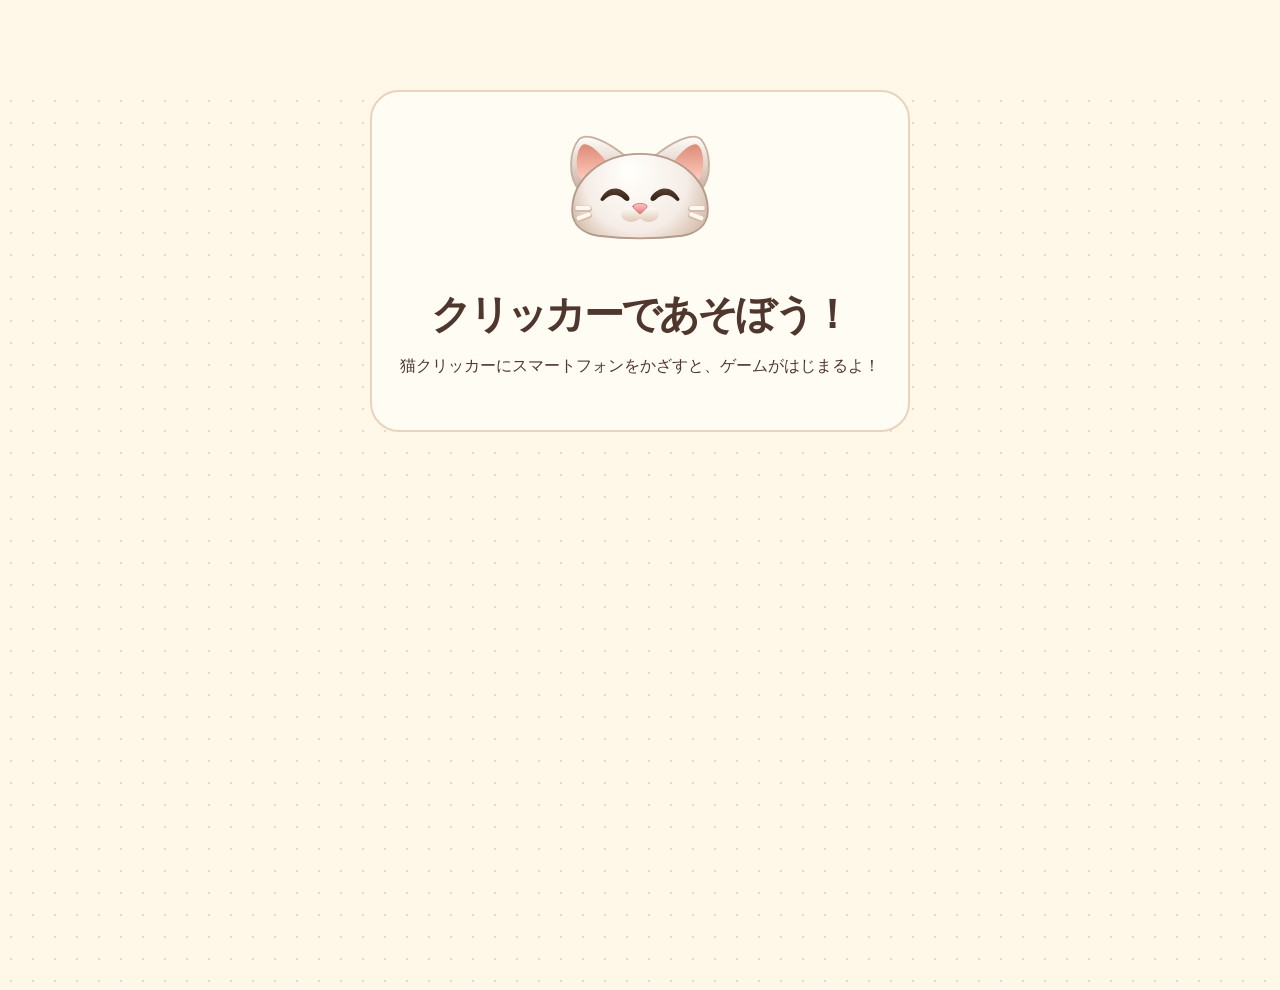
==== commit 648b6b03: "Enable NFC access with game-scoped SHA-256 verification" ====
--- a/game/white-basket/index.html
+++ b/game/white-basket/index.html
@@ -9,29 +9,13 @@
   <title>おさかなキャッチ｜ねこクリッカー</title>
   <link rel="stylesheet" href="./style.css">
   <script src="./cat-face.js" defer></script>
-  <script src="./stages.js" defer></script>
-  <script src="./fish-data.js" defer></script>
-  <script src="./aquarium-data.js" defer></script>
-  <script src="./achievements.js" defer></script>
-  <script src="./player-data.js" defer></script>
-  <script src="./transfer-code.js" defer></script>
-  <script src="./validation.js" defer></script>
-  <script src="./save-history.js" defer></script>
-  <script src="./save-data.js" defer></script>
-  <script src="./progress.js" defer></script>
-  <script src="./collection.js" defer></script>
-  <script src="./profile-ui.js" defer></script>
-  <script src="./power-ups.js" defer></script>
   <script src="./access.js" defer></script>
-  <script src="./game.js" defer></script>
-  <script src="./session.js" defer></script>
-  <script src="./aquarium.js" defer></script>
-  <script src="./ui.js" defer></script>
 </head>
 <body>
-  <section id="access-guide" class="portal" hidden>
-    <h1>おさかなキャッチ</h1>
-    <p>猫クリッカーにスマートフォンをかざして、ゲームをはじめよう！</p>
+  <section id="access-guide" class="portal access-guide">
+    <canvas id="access-cat" width="200" height="160" aria-label="白猫"></canvas>
+    <h1>クリッカーであそぼう！</h1>
+    <p>猫クリッカーにスマートフォンをかざすと、ゲームがはじまるよ！</p>
   </section>
   <dialog id="session-conflict" class="progress-dialog">
     <p>別の画面でゲームが開いています。</p>
@@ -42,7 +26,7 @@
     <p>ゲームを一時停止しています。</p>
     <button id="resume-game" class="primary" type="button">つづきからあそぶ</button>
   </dialog>
-  <main class="app">
+  <main class="app" hidden>
     <header class="toolbar" id="common-header">
       <a href="../../" class="home"><span class="home-icon" aria-hidden="true">⌂</span> ねこクリッカー</a>
       <button id="sound" class="sound" type="button" aria-label="効果音" aria-pressed="false"><span aria-hidden="true">♪</span> <span id="sound-state" aria-hidden="true">OFF</span></button>
--- a/game/white-basket/style.css
+++ b/game/white-basket/style.css
@@ -786,3 +786,7 @@
   #common-header { border-radius: 0 0 16px 16px; }
   .collection-grid { grid-template-columns: repeat(3,minmax(0,1fr)); }
 }
+
+.access-guide { text-align: center; }
+.access-guide canvas { width: 200px; height: 160px; margin: 0 auto; }
+.access-guide h1 { font-size: clamp(25px, 7vw, 40px); }
